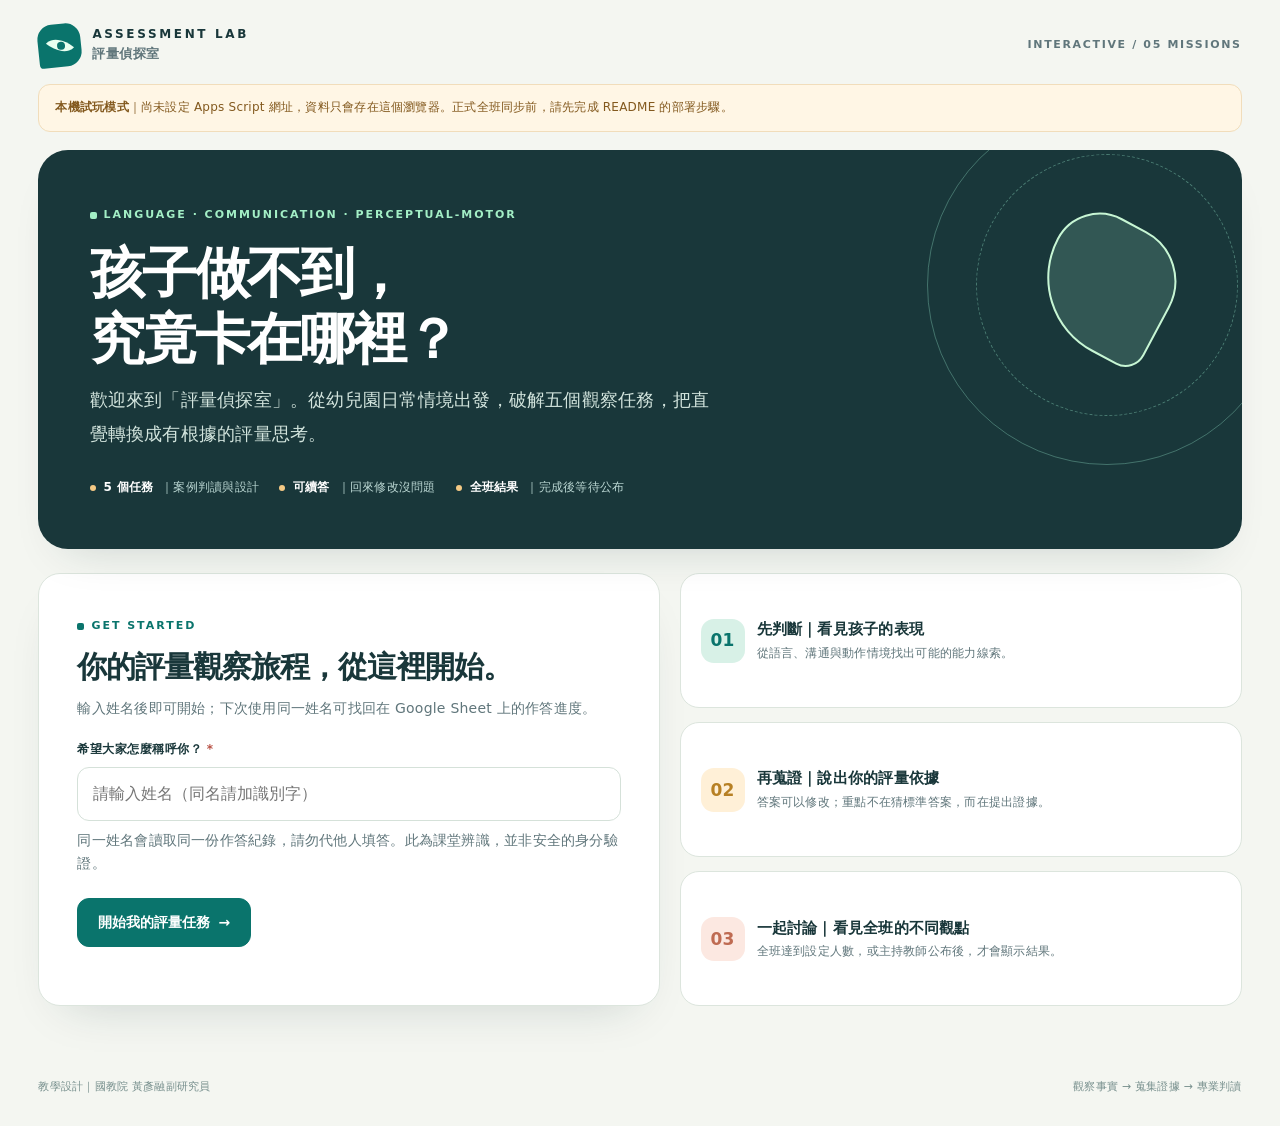
==== index.html @ e4314f0f "Add files via upload" ====
<!doctype html>
<html lang="zh-Hant">
<head>
  <meta charset="utf-8">
  <meta name="viewport" content="width=device-width,initial-scale=1,viewport-fit=cover">
  <meta name="theme-color" content="#F5F6F2">
  <meta name="description" content="語言、溝通與知覺動作評量：案例判斷、證據蒐集與全班觀點互動遊戲。">
  <title>評量偵探室｜語言、溝通與知覺動作</title>
  <link rel="stylesheet" href="style.css">
  <script defer src="config.js"></script>
  <script defer src="app.js"></script>
</head>
<body>
  <div class="page-shell">
    <header class="topbar" aria-label="網站導覽">
      <a class="brand" href="./" aria-label="返回首頁">
        <span class="brand-mark" aria-hidden="true"><span class="mark-eye"></span><span class="mark-dot"></span></span>
        <span class="brand-text"><strong>ASSESSMENT LAB</strong><small>評量偵探室</small></span>
      </a>
      <div class="top-right">
        <span class="mode-label" id="modeLabel">互動任務 / 05 STAGES</span>
        <button id="headerAction" class="top-action" type="button" hidden>切換身分</button>
      </div>
    </header>
    <div id="app" aria-live="polite"></div>
    <footer class="site-footer">
      <span id="credit">教學設計｜國教院 黃彥融副研究員</span>
      <span>觀察事實 → 蒐集證據 → 專業判讀</span>
    </footer>
  </div>
  <div id="toast" class="toast" aria-live="assertive" role="status"></div>
</body>
</html>
---- style.css ----
:root{--ink:#19373a;--muted:#60767b;--bg:#f4f6f1;--card:#fff;--teal:#0a746c;--teal-deep:#07584f;--mint:#d8f1e7;--yellow:#f9ce8b;--pink:#f8d6ce;--line:#dce5dd;--shade:#ecf1ec;--shadow:0 22px 48px -28px rgba(20,51,54,.22);--r:22px;font-family:Inter,"Noto Sans TC","PingFang TC","Microsoft JhengHei",system-ui,sans-serif;letter-spacing:.014em}
*{box-sizing:border-box}html{scroll-behavior:smooth}body{margin:0;background:var(--bg);color:var(--ink);font-size:16px;line-height:1.65}button,input,textarea,select{font:inherit}button{cursor:pointer}button:disabled{cursor:not-allowed;opacity:.5}button:focus-visible,input:focus-visible,textarea:focus-visible,select:focus-visible,a:focus-visible{outline:3px solid #70b5ac;outline-offset:3px}a{color:var(--teal)}.page-shell{min-height:100dvh;display:flex;flex-direction:column}.topbar{max-width:1500px;width:100%;margin:0 auto;padding:24px clamp(20px,3vw,52px) 17px;display:flex;align-items:center;justify-content:space-between;gap:16px}.brand{display:flex;align-items:center;gap:11px;text-decoration:none;color:var(--ink)}.brand-mark{position:relative;display:grid;place-items:center;width:43px;height:43px;background:var(--teal);border-radius:15px 15px 15px 4px;transform:rotate(-6deg)}.mark-eye{width:24px;height:15px;border-radius:100% 0 100% 0;background:#e9fff0;transform:rotate(45deg)}.mark-dot{position:absolute;width:8px;height:8px;border-radius:50%;background:var(--teal);top:18px;left:19px}.brand-text strong{display:block;font-size:12px;letter-spacing:.22em;line-height:1.2}.brand-text small{display:block;font-size:13px;letter-spacing:.04em;color:var(--muted);font-weight:600;margin-top:2px}.top-right{display:flex;align-items:center;gap:16px}.mode-label{font-size:11px;letter-spacing:.15em;font-weight:800;color:var(--muted)}.top-action{border:1px solid var(--line);background:transparent;border-radius:99px;padding:8px 16px;color:var(--ink);font-size:12px;font-weight:800}.site-footer{max-width:1500px;width:100%;padding:22px clamp(20px,3vw,52px) 29px;display:flex;justify-content:space-between;gap:14px;margin:0 auto;color:#78908e;font-size:11px}.page-main{max-width:1500px;width:100%;margin:0 auto;padding:0 clamp(20px,3vw,52px) 50px;flex:1}.eyebrow{display:inline-flex;align-items:center;gap:7px;font-size:11px;letter-spacing:.18em;font-weight:900;color:var(--teal);text-transform:uppercase}.eyebrow:before{content:"";width:7px;height:7px;background:var(--teal);border-radius:2px}.hero{background:var(--ink);color:#fff;border-radius:30px;position:relative;overflow:hidden;padding:clamp(32px,4vw,56px);min-height:270px;box-shadow:var(--shadow)}.hero .eyebrow{color:#a3efc6}.hero .eyebrow:before{background:#a3efc6}.hero h1{font-size:clamp(34px,4.3vw,62px);line-height:1.19;margin:14px 0 11px;letter-spacing:-.045em;max-width:720px;font-weight:900}.hero p{font-size:clamp(14px,1.5vw,18px);color:#d2e4dd;max-width:620px;margin:0;line-height:1.85}.hero-art{position:absolute;right:-45px;top:-45px;width:360px;height:360px;border:1px solid #7fc7b06b;border-radius:50%;pointer-events:none}.hero-art:before{content:"";position:absolute;inset:48px;border:1px dashed #7fc7b079;border-radius:50%}.hero-art:after{content:"";position:absolute;inset:113px;background:#94d4bc33;border:2px solid #c7f6d4;border-radius:46% 54% 20% 80%;transform:rotate(28deg)}.hero-meta{margin-top:28px;display:flex;gap:20px;flex-wrap:wrap}.hero-meta span{font-size:12px;color:#bbd7d3;display:inline-flex;gap:8px;align-items:center}.hero-meta b{color:#fff}.dot{width:6px;height:6px;border-radius:100%;background:#f4c984;display:inline-block}.intro-panel{display:grid;grid-template-columns:1.05fr .95fr;gap:20px;margin-top:24px}.card,.intro-card{background:#fff;border:1px solid var(--line);border-radius:var(--r);box-shadow:var(--shadow)}.intro-card{padding:clamp(24px,3vw,38px)}.intro-card h2{margin:9px 0;font-size:clamp(21px,2.4vw,30px);line-height:1.35;letter-spacing:-.035em}.intro-card p{margin:8px 0 20px;color:var(--muted);font-size:14px}.form-label{font-size:12px;letter-spacing:.04em;font-weight:850;display:block;margin:14px 0 7px}.text-input,.input-wide,select,textarea{width:100%;display:block;background:#fff;border:1.5px solid #d5e1d9;border-radius:12px;color:var(--ink);padding:13px 15px;transition:border-color .15s,box-shadow .15s}.text-input:focus,.input-wide:focus,select:focus,textarea:focus{border-color:var(--teal);box-shadow:0 0 0 3px #cbece4;outline:none}textarea{resize:vertical;min-height:100px;font-size:14px;line-height:1.75}.hint{font-size:12px;color:var(--muted);margin:7px 0}.actions{display:flex;gap:10px;align-items:center;flex-wrap:wrap}.btn{background:var(--teal);border:1px solid var(--teal);border-radius:12px;padding:12px 20px;color:#fff;font-weight:850;font-size:14px;display:inline-flex;align-items:center;justify-content:center;gap:8px;min-height:45px;transition:transform .12s,background .12s}.btn:hover:not(:disabled){transform:translateY(-1px);background:var(--teal-deep)}.btn.secondary{background:#fff;color:var(--ink);border-color:var(--line)}.btn.secondary:hover{background:#f0f7f3}.btn.ghost{background:transparent;color:var(--teal);border-color:transparent}.btn.pink{background:#bf6b52;border-color:#bf6b52}.btn.small{padding:8px 13px;min-height:36px;font-size:12px}.btn.full{width:100%}.mini-badge{display:inline-flex;align-items:center;border-radius:99px;background:#e4f5ec;color:#08746a;font-size:11px;padding:5px 12px;font-weight:900;letter-spacing:.04em}.mini-badge.amber{background:#fff2dc;color:#a6691b}.mini-badge.grey{background:#eff2ee;color:#60736d}.intro-steps{display:grid;gap:14px}.step-tile{background:#fff;border:1px solid var(--line);border-radius:19px;padding:20px;display:grid;grid-template-columns:44px 1fr;gap:12px;align-items:center}.step-icon{height:44px;width:44px;border-radius:13px;background:var(--mint);display:grid;place-items:center;font-weight:900;color:var(--teal);font-size:17px}.step-tile:nth-child(2) .step-icon{background:#fff0d7;color:#b78024}.step-tile:nth-child(3) .step-icon{background:#fce8e1;color:#bf6b52}.step-tile strong{font-size:15px;display:block}.step-tile p{margin:2px 0 0;font-size:12px;color:var(--muted)}.notice{padding:13px 16px;border-radius:12px;background:#fff6e5;color:#83591e;font-size:12px;border:1px solid #f1ddbb}.notice.danger{background:#fdf0ee;color:#a24b48;border-color:#f1d2ca}.notice.teal{background:#e8f7f0;color:#176961;border-color:#d5eee2}.notice + .notice{margin-top:10px}.demo-notice{margin:0 0 18px}.game-header{display:flex;align-items:center;justify-content:space-between;gap:16px;margin:26px 0 17px}.game-title{margin:3px 0 0;font-size:24px;letter-spacing:-.04em;line-height:1.3}.user-pill{border-radius:99px;padding:8px 14px;background:#fff;border:1px solid var(--line);font-size:12px;color:var(--muted)}.user-pill b{color:var(--ink)}.game-layout{display:grid;grid-template-columns:minmax(190px,.68fr) minmax(370px,1.67fr) minmax(255px,1fr);gap:18px;align-items:start}.mission-nav{background:white;border:1px solid var(--line);padding:17px;border-radius:var(--r)}.panel-label{font-weight:900;font-size:11px;letter-spacing:.17em;color:#78908a;margin:0 0 12px}.mission-link{display:grid;grid-template-columns:31px 1fr auto;align-items:center;text-align:left;width:100%;gap:8px;padding:12px 10px;border:1.5px solid transparent;background:transparent;border-radius:13px;color:var(--ink);margin:4px 0}.mission-link:hover{background:#f3f7f4}.mission-link.active{background:#eaf5ef;border-color:#badcce}.nav-number{display:grid;place-items:center;background:#eff3ec;color:var(--teal);width:30px;height:30px;border-radius:10px;font-size:11px;font-weight:950}.mission-link.active .nav-number{background:var(--teal);color:#fff}.nav-text strong{font-size:13px;line-height:1.25;display:block}.nav-text small{font-size:10px;color:var(--muted);display:block;margin-top:3px}.check{font-size:14px;color:var(--teal);font-weight:900}.count-card{margin-top:15px;padding:15px;border-radius:13px;background:var(--ink);color:#fff}.count-card b{font-size:27px}.count-card p{font-size:11px;color:#b9d1ce;margin:3px 0 8px}.meter{height:7px;background:#d7e6df;border-radius:99px;overflow:hidden}.meter>span{display:block;height:100%;background:var(--teal);border-radius:99px;transition:width .3s}.count-card .meter{background:#426263}.count-card .meter>span{background:#98ddb7}.mission-card{background:#fff;border:1px solid var(--line);border-radius:var(--r);padding:clamp(21px,2.5vw,35px);min-height:540px;box-shadow:var(--shadow)}.mission-head{display:flex;align-items:center;justify-content:space-between;gap:12px}.mission-num{font-size:12px;font-weight:900;color:var(--teal);letter-spacing:.07em}.mission-num span{color:#8ea09b}.mission-card h2{font-size:clamp(23px,2.6vw,35px);letter-spacing:-.045em;line-height:1.32;margin:15px 0 12px}.case-box{background:#f0f7f3;border-left:4px solid var(--teal);border-radius:11px;padding:16px 18px;margin:20px 0 22px;color:#385452;font-size:14px;line-height:1.85}.case-box strong{color:var(--teal);font-size:11px;letter-spacing:.08em;display:block;margin-bottom:6px}.question{font-weight:900;font-size:16px;margin:15px 0 6px;line-height:1.5}.subquestion{font-size:12px;color:var(--muted);margin:0 0 12px}.option-grid{display:grid;gap:9px}.option{display:flex;align-items:center;gap:13px;text-align:left;padding:13px 14px;background:#fff;border:1.5px solid #dce6df;border-radius:13px;color:var(--ink);width:100%;font-size:13px;font-weight:700;min-height:56px}.option:hover{border-color:#a8d5c7;background:#f8fcfa}.option.selected{border-color:var(--teal);background:#eaf7f1;box-shadow:inset 0 0 0 .5px var(--teal)}.option-letter{display:grid;place-items:center;width:28px;height:28px;flex:none;border-radius:9px;background:#eef2ef;color:var(--muted);font-weight:950;font-size:12px}.option.selected .option-letter{background:var(--teal);color:#fff}.textarea-title{font-size:13px;font-weight:850;margin:20px 0 7px;display:block}.form-grid{display:grid;gap:12px}.checkline{display:flex;align-items:flex-start;gap:10px;font-size:12px;color:#58716e;margin:15px 0}.checkline input{margin-top:5px;accent-color:var(--teal)}.mission-controls{margin-top:20px;display:flex;align-items:center;justify-content:space-between;gap:10px;flex-wrap:wrap}.saved-indicator{font-size:11px;color:var(--teal);font-weight:800}.right-card{border-radius:var(--r);background:#fff;border:1px solid var(--line);padding:22px;box-shadow:var(--shadow)}.result-top{display:flex;align-items:center;justify-content:space-between;gap:8px;margin-bottom:12px}.result-top h3{font-size:17px;margin:0;letter-spacing:-.02em}.stat-block{background:#e8f5ee;border-radius:15px;padding:17px;margin:13px 0}.stat-block b{font-size:32px;line-height:1.2;display:block;color:var(--teal)}.stat-block span{font-size:12px;color:#54726e}.stat-note{font-size:12px;color:var(--muted);line-height:1.75}.lock-illustration{width:76px;height:76px;display:grid;place-items:center;border-radius:24px;background:#e8f2e9;font-size:34px;margin:26px auto 20px}.center{text-align:center}.center h4{margin:8px 0;font-size:17px}.empty-spacer{height:12px}.result-row{margin:15px 0 18px}.result-info{display:flex;align-items:start;justify-content:space-between;gap:8px;font-size:12px;margin-bottom:6px}.result-info strong{max-width:86%;font-weight:700}.result-info span{font-size:12px;font-weight:850;color:var(--teal)}.result-bar{background:#e7ece8;border-radius:5px;height:9px;overflow:hidden}.result-bar>span{display:block;border-radius:5px;height:100%;background:#0a746c;transition:width .5s}.result-row:nth-of-type(even) .result-bar>span{background:#eab777}.comment-title{font-size:12px;font-weight:900;color:var(--ink);margin:23px 0 9px}.peer-comment{border-top:1px solid var(--line);padding:13px 0;font-size:12px;white-space:pre-wrap;overflow-wrap:anywhere}.peer-comment b{display:block;font-size:11px;color:var(--teal);margin-bottom:4px}.peer-comment p{margin:4px 0 0;color:#47635f}.result-list{max-height:370px;overflow:auto;padding-right:5px}.result-guidance{background:#f9eddf;padding:12px;border-radius:10px;font-size:12px;color:#826329;margin-top:20px}.short-note{font-size:11px;color:#7a8e8c}.quiet-line{border:0;border-top:1px solid var(--line);margin:18px 0}.toast{position:fixed;z-index:1000;bottom:24px;left:50%;transform:translate(-50%,15px);background:#17383a;color:#fff;padding:12px 20px;border-radius:13px;max-width:min(90vw,520px);text-align:center;font-size:13px;box-shadow:0 20px 35px -12px #183f4288;opacity:0;pointer-events:none;transition:opacity .22s,transform .22s}.toast.visible{opacity:1;transform:translate(-50%,0)}.teacher-hero{background:#17383a;color:#fff;border-radius:var(--r);padding:27px 30px;margin-top:19px;display:flex;align-items:center;justify-content:space-between;gap:14px}.teacher-hero h1{margin:6px 0 0;font-size:clamp(24px,3vw,38px);letter-spacing:-.03em}.teacher-hero p{color:#bfdbd4;font-size:13px;margin:8px 0 0}.teacher-hero .eyebrow{color:#a7e7c6}.teacher-hero .eyebrow:before{background:#a7e7c6}.teacher-layout{display:grid;grid-template-columns:1fr 1fr;gap:19px;margin-top:19px}.teacher-card{background:#fff;border-radius:var(--r);border:1px solid var(--line);padding:26px;box-shadow:var(--shadow)}.teacher-card.full{grid-column:1/-1}.teacher-card h2{font-size:19px;margin:0 0 11px;letter-spacing:-.025em}.teacher-card p{font-size:12px;color:var(--muted)}.metric-row{display:grid;grid-template-columns:repeat(3,1fr);gap:12px}.metric{background:#f2f7f3;padding:15px;border-radius:14px}.metric strong{font-size:29px;color:var(--teal);display:block;line-height:1.3}.metric span{font-size:11px;color:var(--muted)}.teacher-mission{border-top:1px solid var(--line);padding:17px 0;display:flex;align-items:center;justify-content:space-between;gap:12px}.teacher-mission:first-of-type{border-top:0}.teacher-mission strong{font-size:13px}.teacher-mission small{display:block;font-size:11px;color:var(--muted)}.teacher-controls{display:flex;align-items:center;gap:8px}.teacher-roster{display:grid;grid-template-columns:repeat(auto-fill,minmax(125px,1fr));gap:8px}.teacher-roster span{font-size:12px;color:#4a625f;background:#f3f7f3;padding:8px 10px;border-radius:8px}.answer-table{width:100%;border-collapse:collapse;font-size:12px}.answer-table th,.answer-table td{border-bottom:1px solid var(--line);padding:11px 8px;text-align:left;vertical-align:top;max-width:300px;overflow-wrap:anywhere}.answer-table th{font-size:11px;color:var(--muted);font-weight:850}.answer-table tbody tr:hover{background:#f5f9f5}.scroll-table{overflow:auto;max-height:480px}.table-mission-select{max-width:280px;font-size:12px}.error-label{color:#b85145;font-weight:800;font-size:12px;margin:10px 0 0}.subbar{display:flex;align-items:center;justify-content:space-between;flex-wrap:wrap;gap:9px;margin:10px 0}.section-separator{margin:25px 0;border-top:1px solid var(--line)}.mobile-only{display:none}@media(max-width:1190px){.game-layout{grid-template-columns:minmax(165px,.6fr) minmax(360px,1.35fr)}.right-card{grid-column:2}.mission-nav{grid-row:1/3}}@media(max-width:760px){.topbar{padding-top:17px}.top-right .mode-label{display:none}.hero{padding:30px 24px;min-height:270px}.hero-art{right:-190px;opacity:.45}.hero h1{font-size:38px}.intro-panel,.teacher-layout{grid-template-columns:1fr}.teacher-card.full{grid-column:auto}.game-layout{grid-template-columns:1fr;gap:13px}.mission-nav{grid-row:auto;padding:11px;display:flex;overflow-x:auto;gap:5px}.mission-nav .panel-label,.count-card{display:none}.mission-link{width:142px;min-width:142px;flex:none;padding:8px}.mission-link .nav-text strong{font-size:12px}.mission-link .nav-text small{font-size:9px}.mission-link .check{display:none}.right-card{grid-column:auto}.game-header{align-items:start;flex-direction:column}.metric-row{grid-template-columns:1fr 1fr}.teacher-hero{flex-direction:column;align-items:flex-start}.site-footer{flex-direction:column;gap:3px}.mobile-only{display:block}}@media(max-width:430px){.hero h1{font-size:32px}.brand-text strong{font-size:11px}.brand-text small{font-size:12px}.site-footer{font-size:10px}.hero-meta{gap:10px}.mission-card{padding:19px}.mission-card h2{font-size:25px}.teacher-card{padding:19px}.metric-row{grid-template-columns:1fr 1fr}.metric strong{font-size:23px}}
/* 教師看板的三個控制項在窄螢幕自動折行 */
.teacher-mission{flex-wrap:wrap}.teacher-controls{flex-wrap:wrap;justify-content:flex-end}
@media(max-width:760px){.teacher-controls{justify-content:flex-start;width:100%}.teacher-mission{align-items:flex-start}.teacher-card.full{overflow:hidden}}
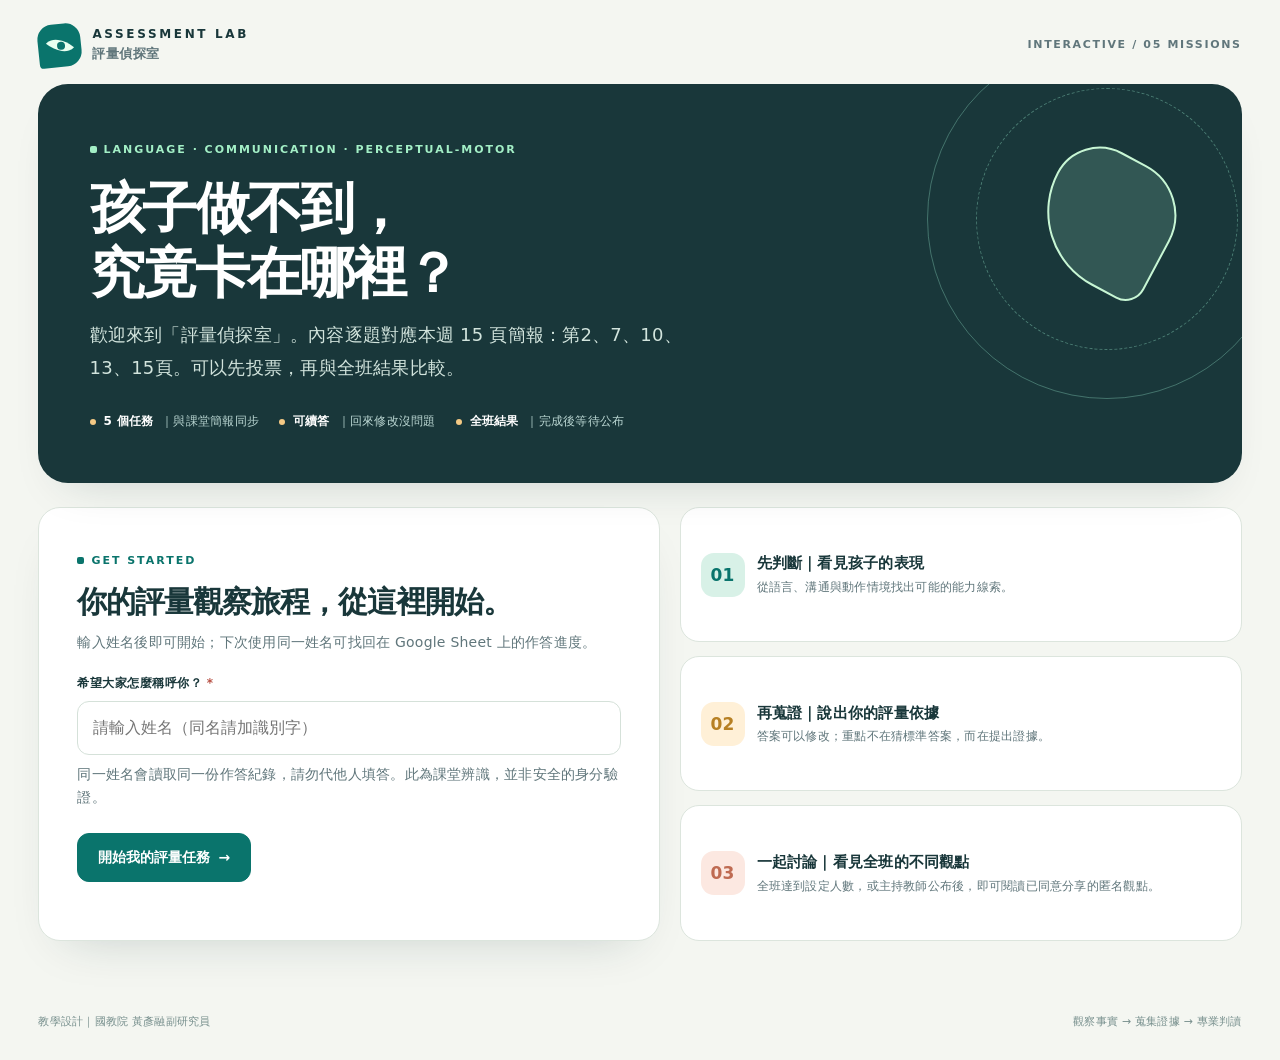
==== commit 26f1e057: "Add files via upload" ====
--- a/index.html
+++ b/index.html
@@ -6,9 +6,9 @@
   <meta name="theme-color" content="#F5F6F2">
   <meta name="description" content="語言、溝通與知覺動作評量：案例判斷、證據蒐集與全班觀點互動遊戲。">
   <title>評量偵探室｜語言、溝通與知覺動作</title>
-  <link rel="stylesheet" href="style.css">
+  <link rel="stylesheet" href="style.css?v=wall-v4">
   <script defer src="config.js"></script>
-  <script defer src="app.js"></script>
+  <script defer src="app.js?v=wall-v4"></script>
 </head>
 <body>
   <div class="page-shell">
--- a/style.css
+++ b/style.css
@@ -3,3 +3,61 @@
 /* 教師看板的三個控制項在窄螢幕自動折行 */
 .teacher-mission{flex-wrap:wrap}.teacher-controls{flex-wrap:wrap;justify-content:flex-end}
 @media(max-width:760px){.teacher-controls{justify-content:flex-start;width:100%}.teacher-mission{align-items:flex-start}.teacher-card.full{overflow:hidden}}
+
+/* 案例說明保留投影片中的換行 */
+.case-box{white-space:pre-line}
+.form-grid label{display:block;margin-bottom:7px}
+
+
+/* v3｜語音回答：每一個文字欄位旁的麥克風操作 */
+.voice-tools{display:flex;align-items:center;flex-wrap:wrap;gap:9px 12px;margin:8px 0 14px;min-height:38px}
+.voice-btn{flex:0 0 auto;min-height:37px;background:#e6f3ee;border:1px solid #b6dcd1;color:#145e59;border-radius:999px;padding:7px 14px;font-size:12px;font-weight:850;line-height:1.4;transition:background .12s,border-color .12s}
+.voice-btn:hover:not(:disabled){background:#d2ebe1;border-color:#79b8a7}
+.voice-btn.is-listening{background:#fff0ef;color:#a6272b;border-color:#ee9b9c;box-shadow:0 0 0 3px rgba(206,46,50,.08)}
+.voice-btn.is-listening::before{content:'';display:inline-block;width:7px;height:7px;background:#d8363c;border-radius:50%;margin-right:6px;animation:voice-pulse 1s ease-in-out infinite}
+.voice-status{color:#536e6d;font-size:12px;line-height:1.5;flex:1 1 200px}
+.voice-privacy{font-size:12px;color:#647776;border-left:3px solid #9fd3c6;background:#eef8f3;padding:9px 12px;border-radius:5px;margin:16px 0}
+textarea[readonly]{background:#f7faf7;border-color:#94c9b9}
+@keyframes voice-pulse{50%{opacity:.25;transform:scale(.75)}}
+@media(max-width:700px){.voice-tools{align-items:flex-start}.voice-status{flex:1 1 100%}.voice-btn{min-height:42px}}
+@media(prefers-reduced-motion:reduce){.voice-btn.is-listening::before{animation:none}}
+
+
+/* v4｜教師可投影、學員可閱讀的全班匿名觀點牆 */
+.share-consent{background:#f0f8f4;border:1px solid #cbe4d8;border-radius:13px;padding:12px 14px;font-size:13px;line-height:1.7}
+.share-consent input{width:18px;height:18px;flex:none}
+.wall-open-btn{display:block;width:100%;margin-top:17px;white-space:normal;text-align:center}
+.wall-shade{position:fixed;inset:0;z-index:2000;background:rgba(12,30,32,.76);padding:clamp(8px,2vw,25px);display:grid;place-items:center}
+.wall-open{overflow:hidden}
+.wall-sheet{display:block;background:#f5f7f3;color:#19373a;border-radius:23px;width:min(1300px,100%);height:min(94vh,100%);overflow:auto;box-shadow:0 25px 70px rgba(0,0,0,.4);padding:clamp(18px,3vw,44px)}
+.wall-top{display:flex;align-items:flex-start;justify-content:space-between;gap:20px;border-bottom:1px solid #d5dfd8;padding-bottom:22px}
+.wall-eyebrow{font-size:12px;font-weight:900;letter-spacing:.13em;color:#0a746c}
+.wall-top h2{font-size:clamp(27px,4vw,48px);line-height:1.15;margin:10px 0 5px;letter-spacing:-.035em}
+.wall-top p{font-size:14px;color:#60767b;margin:3px 0}
+.wall-close{flex:none;border:1px solid #b6d0c6;background:#fff;border-radius:999px;color:#19373a;padding:10px 18px;font-size:13px;font-weight:900}
+.wall-toolbar{display:flex;gap:16px;align-items:center;flex-wrap:wrap;margin:24px 0}
+.wall-toolbar>div:not(.wall-prompt){border-radius:12px;padding:10px 19px;background:#e5f3eb;display:flex;align-items:center;gap:9px}
+.wall-toolbar strong{font-size:23px;color:#0a746c;font-weight:950}
+.wall-toolbar span{font-size:12px;color:#52726b}
+.wall-prompt{font-size:13px;color:#705624;background:#f9eccc;padding:12px 18px;border-radius:12px;margin-left:auto}
+.wall-summary{display:grid;grid-template-columns:repeat(auto-fit,minmax(230px,1fr));gap:10px;margin:18px 0 28px}
+.wall-stat{background:#fff;border-radius:13px;padding:15px 17px;border:1px solid #dce5dd}
+.wall-stat>div:first-child{display:flex;align-items:flex-start;justify-content:space-between;gap:12px;font-size:12px;line-height:1.4}
+.wall-stat b{font-size:13px;max-width:77%}.wall-stat span{white-space:nowrap;font-weight:850;color:#0a746c}
+.wall-track{height:8px;background:#e1eae3;border-radius:5px;margin-top:11px;overflow:hidden}.wall-track span{display:block;height:100%;background:#0a746c;border-radius:5px}
+.wall-headline{display:flex;justify-content:space-between;align-items:baseline;gap:14px;margin:26px 0 12px}
+.wall-headline h3{font-size:24px;letter-spacing:-.025em;margin:0}.wall-headline span{font-size:13px;color:#56726d}
+.wall-filters{display:flex;gap:8px;flex-wrap:wrap;margin-bottom:19px}
+.wall-filter{background:#fff;border:1px solid #bfd4cc;padding:7px 16px;border-radius:999px;font-size:13px;color:#466b64;font-weight:800}
+.wall-filter.selected{background:#0a746c;color:#fff;border-color:#0a746c}
+.wall-grid{display:grid;grid-template-columns:repeat(auto-fill,minmax(min(100%,290px),1fr));gap:14px}
+.wall-entry{background:#fff;border-radius:17px;border:1px solid #d9e5de;padding:19px 21px;box-shadow:0 10px 20px -22px #17383a;overflow-wrap:anywhere}
+.wall-entry[hidden]{display:none}
+.wall-entry-head{display:flex;align-items:center;gap:9px;margin-bottom:14px;color:#19373a;font-size:14px}
+.wall-avatar{width:31px;height:31px;border-radius:50%;display:grid;place-items:center;background:#dcf4e7;color:#0a746c}
+.wall-tag{display:inline-flex;gap:5px;font-size:12px;color:#08685f;background:#e8f6ef;font-weight:900;padding:4px 10px;border-radius:8px;margin:0 6px 8px 0}
+.wall-item-label{color:#0a746c;font-size:12px;font-weight:900;margin:12px 0 3px}
+.wall-copy{font-size:14px;line-height:1.75;white-space:pre-wrap;color:#385b55}
+.wall-empty{background:#fff;border:1px dashed #abcfc4;border-radius:16px;padding:28px;text-align:center;color:#52726b;grid-column:1/-1}
+.wall-footer-note{font-size:12px;color:#6e7a76;padding:26px 0 2px;margin:12px 0}
+@media(max-width:760px){.wall-shade{padding:0}.wall-sheet{height:100dvh;max-height:100dvh;width:100%;border-radius:0;padding:23px 17px}.wall-top{gap:7px}.wall-close{padding:8px 12px;font-size:12px}.wall-toolbar{gap:8px}.wall-prompt{margin-left:0;width:100%}.wall-grid{grid-template-columns:1fr}}
